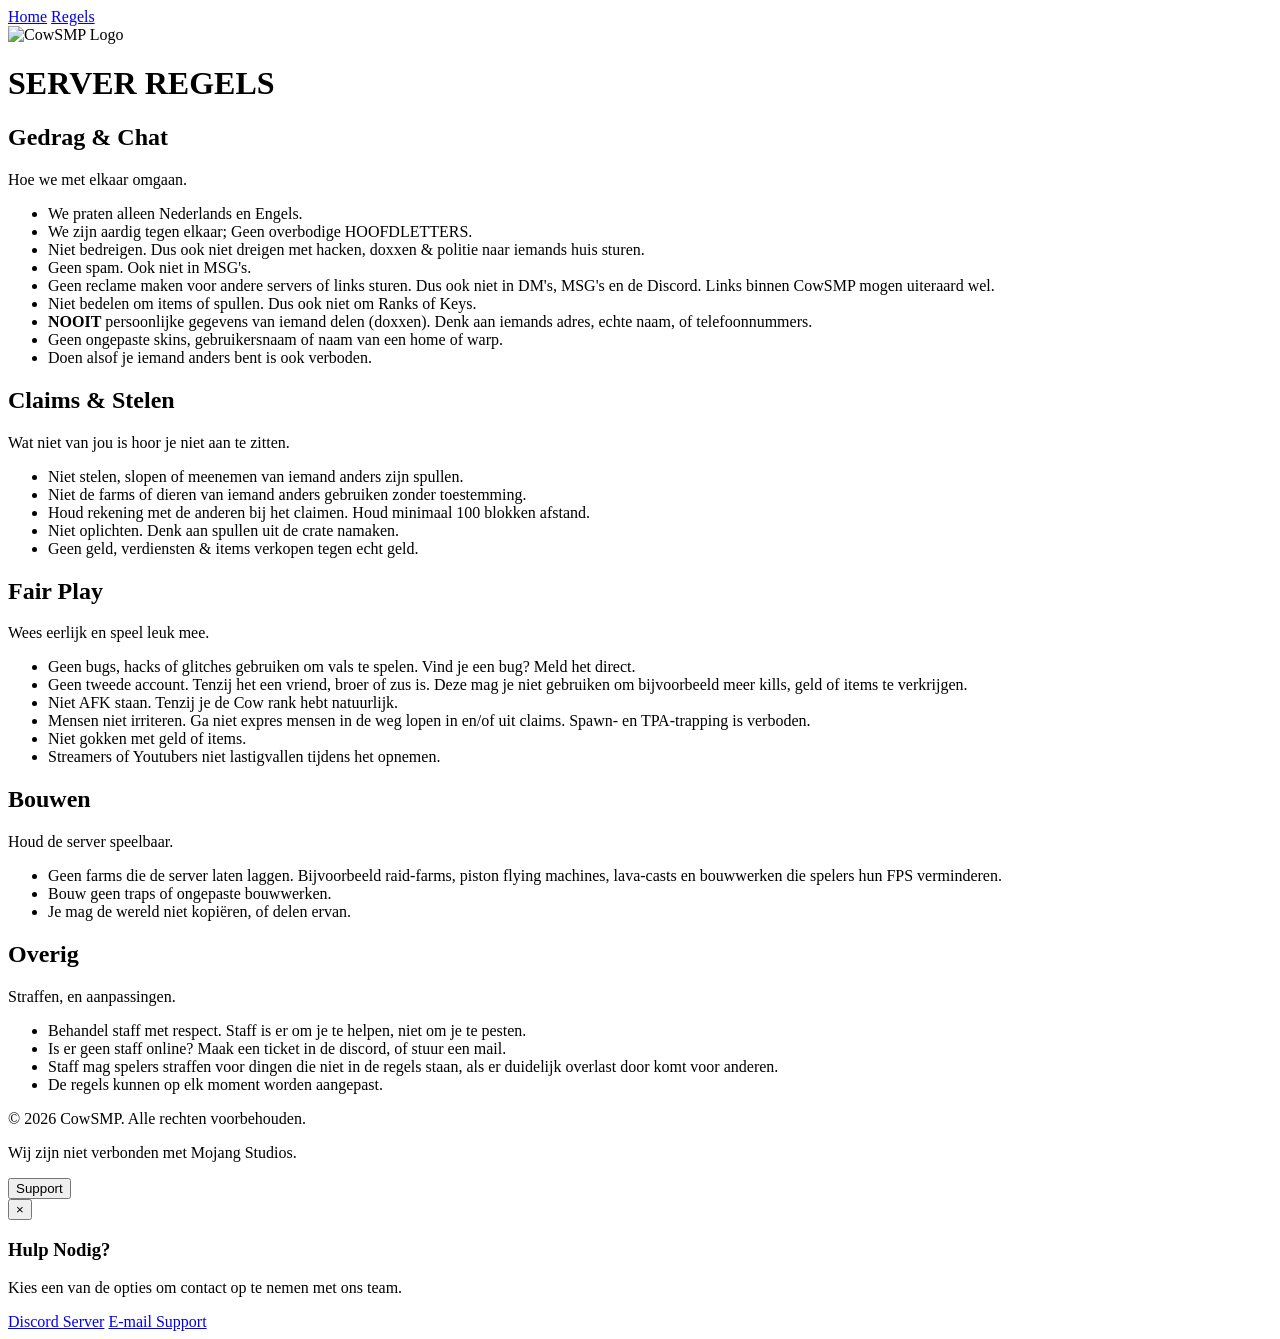
==== regels.html @ 87a37343 "Added rules page" ====
<!DOCTYPE html>
<html lang="nl">
<head>
    <meta charset="UTF-8">
    <meta name="viewport" content="width=device-width, initial-scale=1.0">
    <title>CowSMP | Regels</title>
    <link rel="preconnect" href="https://fonts.googleapis.com">
    <link rel="preconnect" href="https://fonts.gstatic.com" crossorigin>
    <link href="https://fonts.googleapis.com/css2?family=Concert+One&display=swap" rel="stylesheet">
    <!-- Externe CSS koppeling -->
    <link rel="stylesheet" href="css/style.css">
</head>
<body>
    <!--Navigatie Bar-->
    <nav class="navbar">
    <div class="nav-container">
        <a href="index.html" class="nav-link">Home</a>
        <a href="regels.html" class="nav-link active">Regels</a>
    </div>
    
</nav>
    <!-- Header met Logo -->
    <header class="header">
        <img src="https://cdn.craftingstore.net/rPPmDHlLQ1/a3165e58c7725483e415d0d8efcbe782/kgyyatqgi4at7mh94fpz.png" alt="CowSMP Logo" class="logo">
        <h1 class="titles">SERVER REGELS</h1>
    </header>

    <!-- Regels Overzicht -->
    <main class="container">
        <!-- Categorie 1 -->
        <section class="card">
            <h2>Gedrag & Chat</h2>
            <p class="subtitle">Hoe we met elkaar omgaan.</p>
            <ul>
                <li>We praten alleen Nederlands en Engels.</li>
                <li>We zijn aardig tegen elkaar; Geen overbodige HOOFDLETTERS.</li>
                <li>Niet bedreigen. Dus ook niet dreigen met hacken, doxxen & politie naar iemands huis sturen.</li>
                <li>Geen spam. Ook niet in MSG's.</li>
                <li>Geen reclame maken voor andere servers of links sturen. Dus ook niet in DM's, MSG's en de Discord. Links binnen CowSMP mogen uiteraard wel.</li>
                <li>Niet bedelen om items of spullen. Dus ook niet om Ranks of Keys.</li>
                <li><strong>NOOIT</strong> persoonlijke gegevens van iemand delen (doxxen). Denk aan iemands adres, echte naam, of telefoonnummers.</li>
                <li>Geen ongepaste skins, gebruikersnaam of naam van een home of warp.</li>
                <li>Doen alsof je iemand anders bent is ook verboden.</li>
            </ul>
        </section>

        <!-- Categorie 2 -->
        <section class="card">
            <h2>Claims & Stelen</h2>
            <p class="subtitle">Wat niet van jou is hoor je niet aan te zitten.</p>
            <ul>
                <li>Niet stelen, slopen of meenemen van iemand anders zijn spullen.</li>
                <li>Niet de farms of dieren van iemand anders gebruiken zonder toestemming.</li>
                <li>Houd rekening met de anderen bij het claimen. Houd minimaal 100 blokken afstand.</li>
                <li>Niet oplichten. Denk aan spullen uit de crate namaken.</li>
                <li>Geen geld, verdiensten & items verkopen tegen echt geld.</li>
            </ul>
        </section>

        <!-- Categorie 3 -->
        <section class="card">
            <h2>Fair Play</h2>
            <p class="subtitle">Wees eerlijk en speel leuk mee.</p>
            <ul>
                <li>Geen bugs, hacks of glitches gebruiken om vals te spelen. Vind je een bug? Meld het direct.</li>
                <li>Geen tweede account. Tenzij het een vriend, broer of zus is. Deze mag je niet gebruiken om bijvoorbeeld meer kills, geld of items te verkrijgen.</li>
                <li>Niet AFK staan. Tenzij je de Cow rank hebt natuurlijk.</li>
                <li>Mensen niet irriteren. Ga niet expres mensen in de weg lopen in en/of uit claims. Spawn- en TPA-trapping is verboden.</li>
                <li>Niet gokken met geld of items.</li>
                <li>Streamers of Youtubers niet lastigvallen tijdens het opnemen.</li>
            </ul>
        </section>

        <!-- Categorie 4 -->
        <section class="card">
            <h2>Bouwen</h2>
            <p class="subtitle">Houd de server speelbaar.</p>
            <ul>
                <li>Geen farms die de server laten laggen. Bijvoorbeeld raid-farms, piston flying machines, lava-casts en bouwwerken die spelers hun FPS verminderen.</li>
                <li>Bouw geen traps of ongepaste bouwwerken.</li>
                <li>Je mag de wereld niet kopiëren, of delen ervan.</li>
            </ul>
        </section>

        <!-- Categorie 5 -->
        <section class="card">
            <h2>Overig</h2>
            <p class="subtitle">Straffen, en aanpassingen.</p>
            <ul>
                <li>Behandel staff met respect. Staff is er om je te helpen, niet om je te pesten.</li>
                <li>Is er geen staff online? Maak een ticket in de discord, of stuur een mail.</li>
                <li>Staff mag spelers straffen voor dingen die niet in de regels staan, als er duidelijk overlast door komt voor anderen.</li>
                <li>De regels kunnen op elk moment worden aangepast.</li>
            </ul>
        </section>
    </main>

    <!-- Footer / Onderbalk -->
    <footer class="footer">
        <p>&copy; 2026 CowSMP. Alle rechten voorbehouden.</p>
        <p class="disclaimer">Wij zijn niet verbonden met Mojang Studios.</p>
        <button id="openSupport" class="support-link">Support</button>
    </footer>

    <!-- Support Popup (Modal) -->
    <div id="supportModal" class="modal-overlay">
        <div class="modal">
            <button id="closeSupport" class="close-btn">&times;</button>
            <h3>Hulp Nodig?</h3>
            <p>Kies een van de opties om contact op te nemen met ons team.</p>
            <div class="modal-buttons">
                <a href="https://discord.gg/yYCUMEn57t" target="_blank" class="btn btn-discord">Discord Server</a>
                <a href="mailto:cowsmp@outlook.com" class="btn btn-mail">E-mail Support</a>
            </div>
        </div>
    </div>

    <!-- Externe JavaScript koppeling -->
    <script src="js/script.js"></script>
</body>
</html>
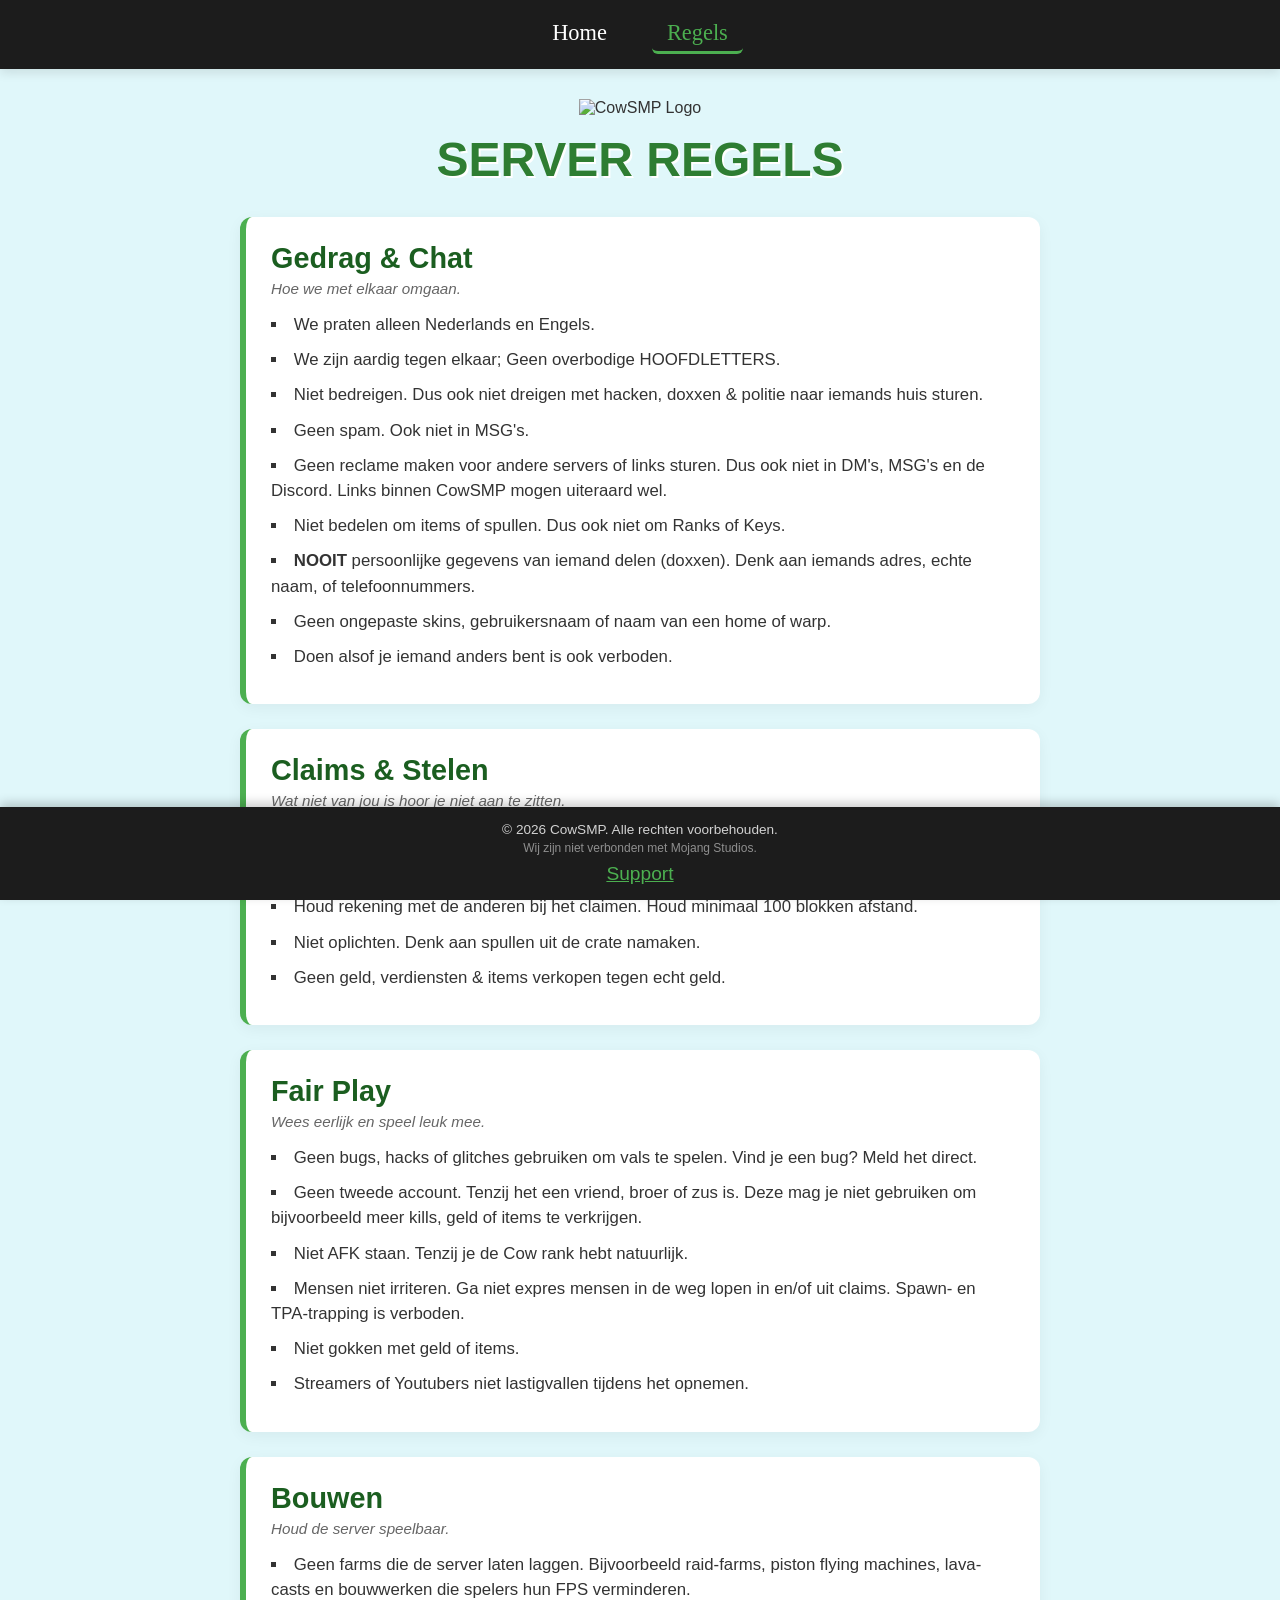
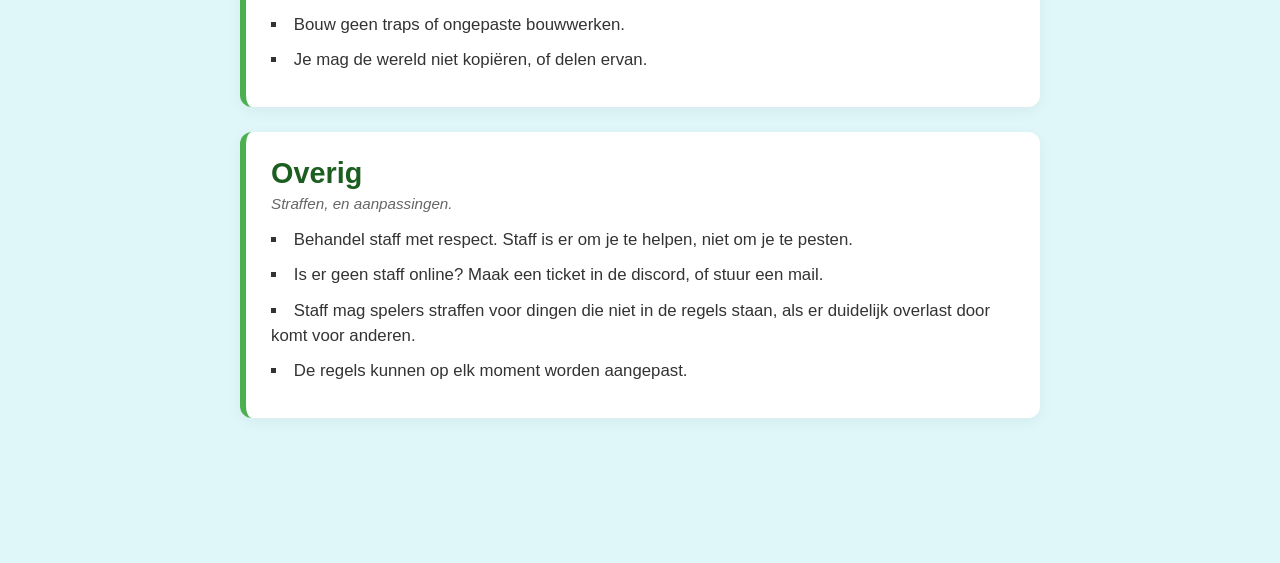
==== commit 7b7a511c: "Update regels.html" ====
--- a/regels.html
+++ b/regels.html
@@ -7,11 +7,11 @@
     <link rel="preconnect" href="https://fonts.googleapis.com">
     <link rel="preconnect" href="https://fonts.gstatic.com" crossorigin>
     <link href="https://fonts.googleapis.com/css2?family=Concert+One&display=swap" rel="stylesheet">
-    <!-- Externe CSS koppeling -->
-    <link rel="stylesheet" href="css/style.css">
+    <!-- CSS -->
+    <link rel="stylesheet" href="CSS/style.css">
 </head>
 <body>
-    <!--Navigatie Bar-->
+
     <nav class="navbar">
     <div class="nav-container">
         <a href="index.html" class="nav-link">Home</a>
@@ -19,15 +19,15 @@
     </div>
     
 </nav>
-    <!-- Header met Logo -->
+
     <header class="header">
         <img src="https://cdn.craftingstore.net/rPPmDHlLQ1/a3165e58c7725483e415d0d8efcbe782/kgyyatqgi4at7mh94fpz.png" alt="CowSMP Logo" class="logo">
         <h1 class="titles">SERVER REGELS</h1>
     </header>
 
-    <!-- Regels Overzicht -->
+
     <main class="container">
-        <!-- Categorie 1 -->
+
         <section class="card">
             <h2>Gedrag & Chat</h2>
             <p class="subtitle">Hoe we met elkaar omgaan.</p>
@@ -44,7 +44,7 @@
             </ul>
         </section>
 
-        <!-- Categorie 2 -->
+
         <section class="card">
             <h2>Claims & Stelen</h2>
             <p class="subtitle">Wat niet van jou is hoor je niet aan te zitten.</p>
@@ -57,7 +57,7 @@
             </ul>
         </section>
 
-        <!-- Categorie 3 -->
+
         <section class="card">
             <h2>Fair Play</h2>
             <p class="subtitle">Wees eerlijk en speel leuk mee.</p>
@@ -71,7 +71,7 @@
             </ul>
         </section>
 
-        <!-- Categorie 4 -->
+
         <section class="card">
             <h2>Bouwen</h2>
             <p class="subtitle">Houd de server speelbaar.</p>
@@ -82,7 +82,6 @@
             </ul>
         </section>
 
-        <!-- Categorie 5 -->
         <section class="card">
             <h2>Overig</h2>
             <p class="subtitle">Straffen, en aanpassingen.</p>
@@ -95,14 +94,14 @@
         </section>
     </main>
 
-    <!-- Footer / Onderbalk -->
+
     <footer class="footer">
         <p>&copy; 2026 CowSMP. Alle rechten voorbehouden.</p>
         <p class="disclaimer">Wij zijn niet verbonden met Mojang Studios.</p>
         <button id="openSupport" class="support-link">Support</button>
     </footer>
 
-    <!-- Support Popup (Modal) -->
+
     <div id="supportModal" class="modal-overlay">
         <div class="modal">
             <button id="closeSupport" class="close-btn">&times;</button>
--- a/CSS/style.css
+++ b/CSS/style.css
@@ -0,0 +1,264 @@
+/* CSS Bestanden voor CowSMP Regels */
+
+* {
+    box-sizing: border-box;
+    margin: 0;
+    padding: 0;
+}
+
+body {
+    background-color: #e0f7fa; /* Lightcyan look */
+    font-family: 'Segoe UI', Tahoma, Geneva, Verdana, sans-serif;
+    color: #333;
+    display: flex;
+    flex-direction: column;
+    min-height: 100vh;
+    padding-bottom: 80px; /* Ruimte voor de vaste footer */
+}
+
+/* Header & Titel */
+.header {
+    text-align: center;
+    padding: 30px 20px;
+}
+
+.logo {
+    height: 100px;
+    margin-bottom: 15px;
+    transition: transform 0.3s ease;
+}
+
+.logo:hover {
+    transform: scale(1.05);
+}
+
+.titles {
+    font-family: "Concert One", sans-serif;
+    font-size: 3rem;
+    color: #2e7d32; /* Minecraft groen accent */
+    text-shadow: 2px 2px 0px #fff;
+}
+
+/* Inhoud containers */
+.container {
+    max-width: 800px;
+    width: 90%;
+    margin: 0 auto 40px auto;
+}
+
+/* Regel Kaarten */
+.card {
+    background: #ffffff;
+    border-radius: 12px;
+    padding: 25px;
+    margin-bottom: 25px;
+    box-shadow: 0 4px 15px rgba(0,0,0,0.05);
+    border-left: 6px solid #4caf50;
+}
+
+.card h2 {
+    font-family: "Concert One", sans-serif;
+    color: #1b5e20;
+    font-size: 1.8rem;
+    margin-bottom: 5px;
+}
+
+.subtitle {
+    font-size: 0.95rem;
+    color: #666;
+    font-style: italic;
+    margin-bottom: 15px;
+}
+
+.card ul {
+    list-style-position: inside;
+    list-style-type: square;
+}
+
+.card li {
+    margin-bottom: 10px;
+    line-height: 1.5;
+    font-size: 1.05rem;
+}
+
+/* Vaste Onderbalk */
+.footer {
+    position: fixed;
+    bottom: 0;
+    left: 0;
+    width: 100%;
+    background-color: #1c1c1c;
+    color: #ffffff;
+    text-align: center;
+    padding: 15px 20px;
+    z-index: 100;
+    box-shadow: 0 -4px 10px rgba(0,0,0,0.2);
+}
+
+.footer p {
+    font-size: 0.85rem;
+    opacity: 0.8;
+    margin-bottom: 4px;
+}
+
+.footer .disclaimer {
+    font-size: 0.75rem;
+    opacity: 0.5;
+    margin-bottom: 8px;
+}
+
+.support-link {
+    background: none;
+    border: none;
+    color: #4caf50;
+    font-family: "Concert One", sans-serif;
+    font-size: 1.2rem;
+    cursor: pointer;
+    text-decoration: underline;
+    transition: color 0.2s;
+}
+
+.support-link:hover {
+    color: #81c784;
+}
+
+/* Popup / Modal Styling */
+.modal-overlay {
+    position: fixed;
+    top: 0;
+    left: 0;
+    width: 100%;
+    height: 100%;
+    background: rgba(0, 0, 0, 0.6);
+    display: flex;
+    justify-content: center;
+    align-items: center;
+    opacity: 0;
+    pointer-events: none;
+    transition: opacity 0.3s ease;
+    z-index: 1000;
+}
+
+.modal-overlay.active {
+    opacity: 1;
+    pointer-events: auto;
+}
+
+.modal {
+    background: white;
+    padding: 30px;
+    border-radius: 16px;
+    max-width: 400px;
+    width: 90%;
+    position: relative;
+    text-align: center;
+    box-shadow: 0 10px 30px rgba(0,0,0,0.3);
+    transform: translateY(-20px);
+    transition: transform 0.3s ease;
+}
+
+.modal-overlay.active .modal {
+    transform: translateY(0);
+}
+
+.close-btn {
+    position: absolute;
+    top: 15px;
+    right: 20px;
+    background: none;
+    border: none;
+    font-size: 1.8rem;
+    cursor: pointer;
+    color: #aaa;
+}
+
+.close-btn:hover {
+    color: #333;
+}
+
+.modal h3 {
+    font-family: "Concert One", sans-serif;
+    font-size: 1.8rem;
+    color: #222;
+    margin-bottom: 10px;
+}
+
+.modal p {
+    color: #555;
+    font-size: 0.95rem;
+    margin-bottom: 25px;
+}
+
+/* Knoppen in de popup */
+.modal-buttons {
+    display: flex;
+    flex-direction: column;
+    gap: 12px;
+}
+
+.btn {
+    display: block;
+    padding: 12px;
+    border-radius: 8px;
+    text-decoration: none;
+    font-family: "Concert One", sans-serif;
+    font-size: 1.2rem;
+    color: white;
+    transition: transform 0.2s, background-color 0.2s;
+    box-shadow: 0 4px 6px rgba(0,0,0,0.1);
+}
+
+.btn:hover {
+    transform: translateY(-2px);
+}
+
+.btn-discord {
+    background-color: #5865F2; /* Originele Discord kleur */
+}
+
+.btn-discord:hover {
+    background-color: #4752C4;
+}
+
+.btn-mail {
+    background-color: #0078d4; /* Outlook Blauw */
+}
+
+.btn-mail:hover {
+    background-color: #005a9e;
+}
+/* Navigatiebalk Styling */
+.navbar {
+    background-color: #1c1c1c; /* Donkere balk net als de footer */
+    padding: 15px 0;
+    box-shadow: 0 4px 10px rgba(0,0,0,0.1);
+}
+
+.nav-container {
+    max-width: 800px;
+    margin: 0 auto;
+    display: flex;
+    justify-content: center;
+    gap: 30px; /* Ruimte tussen de knoppen */
+}
+
+.nav-link {
+    font-family: 'Concert One', display; /* Dit dwingt het Concert One lettertype af */
+    color: #ffffff;
+    text-decoration: none;
+    font-size: 1.4rem; /* Iets groter gemaakt zodat het gamedesign eruit springt */
+    padding: 5px 15px;
+    border-radius: 6px;
+    transition: all 0.2s ease;
+}
+
+.nav-link:hover {
+    color: #4caf50; /* Wordt groen als je erover zweeft */
+    background-color: rgba(255, 255, 255, 0.05);
+}
+
+.nav-link.active {
+    color: #4caf50;
+    border-bottom: 3px solid #4caf50; /* Groen streepje onder de huidige pagina */
+}
+
